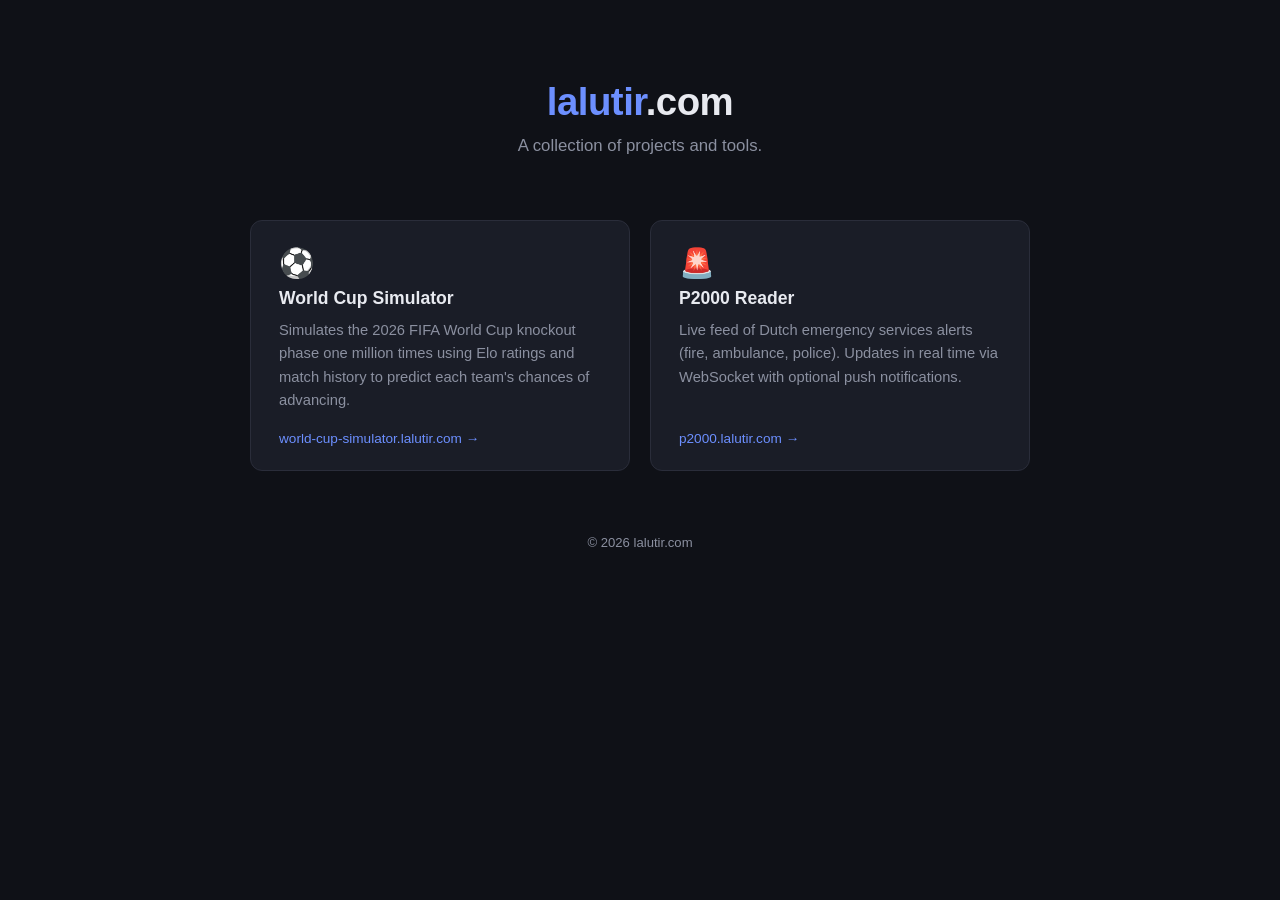
==== index.html @ df08933c "created index.html" ====
<!DOCTYPE html>
<html lang="en">
<head>
  <meta charset="UTF-8" />
  <meta name="viewport" content="width=device-width, initial-scale=1.0" />
  <title>lalutir.com</title>
  <style>
    *, *::before, *::after { box-sizing: border-box; margin: 0; padding: 0; }

    :root {
      --bg: #0f1117;
      --surface: #1a1d27;
      --border: #2a2d3a;
      --accent: #6c8fff;
      --accent-dim: #3d56cc;
      --text: #e8eaf0;
      --text-muted: #8b90a0;
      --radius: 12px;
    }

    body {
      font-family: -apple-system, BlinkMacSystemFont, "Segoe UI", Roboto, sans-serif;
      background: var(--bg);
      color: var(--text);
      min-height: 100vh;
      display: flex;
      flex-direction: column;
      align-items: center;
      padding: 80px 24px 60px;
    }

    header {
      text-align: center;
      margin-bottom: 64px;
    }

    header h1 {
      font-size: 2.4rem;
      font-weight: 700;
      letter-spacing: -0.5px;
      color: var(--text);
    }

    header h1 span {
      color: var(--accent);
    }

    header p {
      margin-top: 12px;
      color: var(--text-muted);
      font-size: 1.05rem;
    }

    .grid {
      display: grid;
      grid-template-columns: repeat(auto-fill, minmax(300px, 1fr));
      gap: 20px;
      width: 100%;
      max-width: 780px;
    }

    .card {
      background: var(--surface);
      border: 1px solid var(--border);
      border-radius: var(--radius);
      padding: 28px 28px 24px;
      display: flex;
      flex-direction: column;
      gap: 10px;
      transition: border-color 0.2s, transform 0.2s;
      text-decoration: none;
      color: inherit;
    }

    .card:hover {
      border-color: var(--accent-dim);
      transform: translateY(-3px);
    }

    .card-icon {
      font-size: 1.8rem;
      line-height: 1;
    }

    .card h2 {
      font-size: 1.1rem;
      font-weight: 600;
      color: var(--text);
    }

    .card p {
      font-size: 0.92rem;
      color: var(--text-muted);
      line-height: 1.6;
      flex: 1;
    }

    .card-link {
      margin-top: 8px;
      font-size: 0.85rem;
      color: var(--accent);
      display: flex;
      align-items: center;
      gap: 4px;
    }

    .card-link::after {
      content: "→";
      transition: transform 0.15s;
    }

    .card:hover .card-link::after {
      transform: translateX(4px);
    }

    footer {
      margin-top: 64px;
      color: var(--text-muted);
      font-size: 0.82rem;
    }

    @media (max-width: 480px) {
      header h1 { font-size: 1.9rem; }
      .grid { grid-template-columns: 1fr; }
    }
  </style>
</head>
<body>

  <header>
    <h1><span>lalutir</span>.com</h1>
    <p>A collection of projects and tools.</p>
  </header>

  <main class="grid">

    <a class="card" href="https://world-cup-simulator.lalutir.com" target="_blank" rel="noopener">
      <div class="card-icon">⚽</div>
      <h2>World Cup Simulator</h2>
      <p>Simulates the 2026 FIFA World Cup knockout phase one million times using Elo ratings and match history to predict each team's chances of advancing.</p>
      <span class="card-link">world-cup-simulator.lalutir.com</span>
    </a>

    <a class="card" href="https://p2000.lalutir.com" target="_blank" rel="noopener">
      <div class="card-icon">🚨</div>
      <h2>P2000 Reader</h2>
      <p>Live feed of Dutch emergency services alerts (fire, ambulance, police). Updates in real time via WebSocket with optional push notifications.</p>
      <span class="card-link">p2000.lalutir.com</span>
    </a>

  </main>

  <footer>
    &copy; <span id="year"></span> lalutir.com
  </footer>

  <script>
    document.getElementById("year").textContent = new Date().getFullYear();
  </script>

</body>
</html>
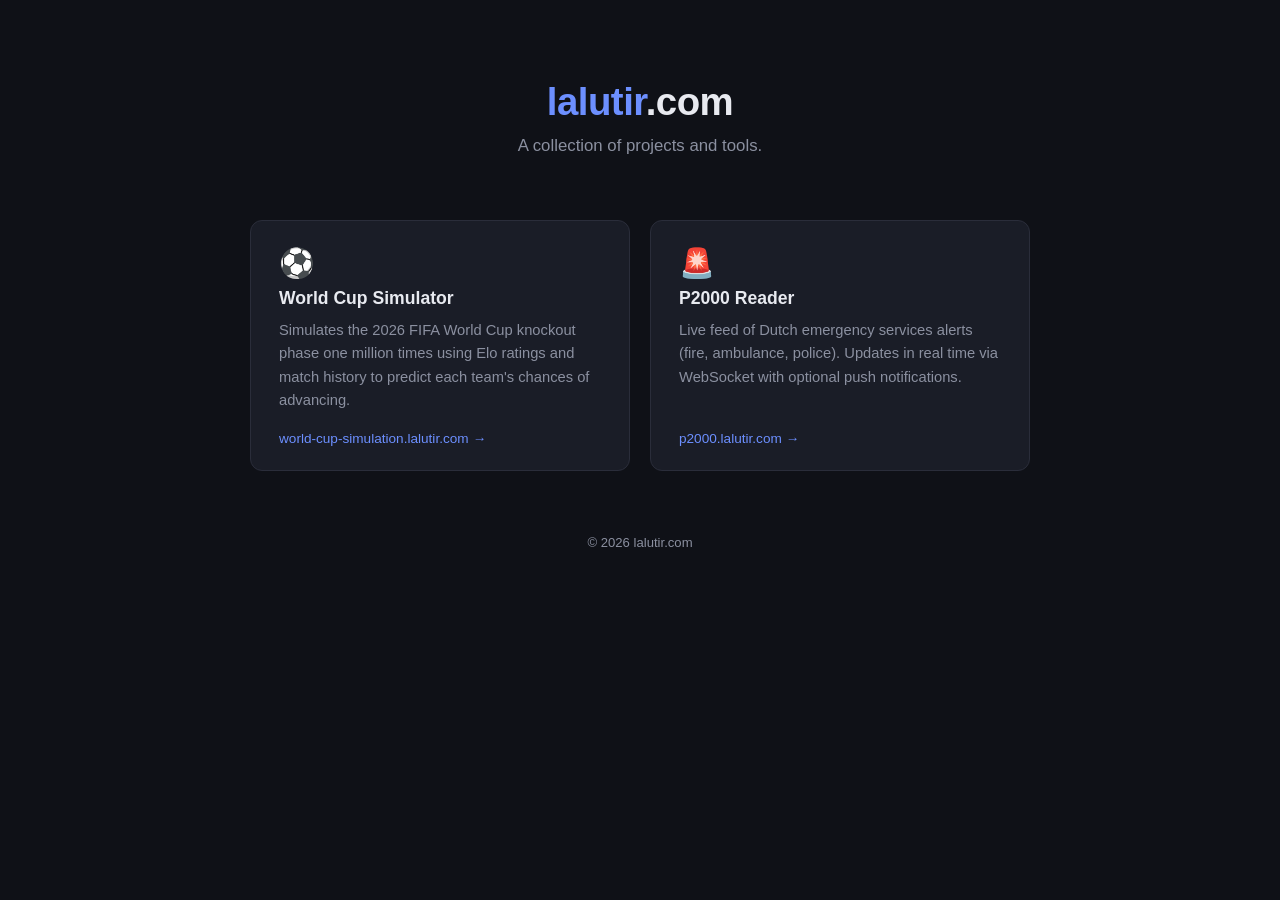
==== commit d0eccf29: "corrected links" ====
--- a/index.html
+++ b/index.html
@@ -134,11 +134,11 @@
 
   <main class="grid">
 
-    <a class="card" href="https://world-cup-simulator.lalutir.com" target="_blank" rel="noopener">
+    <a class="card" href="https://world-cup-simulation.lalutir.com" target="_blank" rel="noopener">
       <div class="card-icon">⚽</div>
       <h2>World Cup Simulator</h2>
       <p>Simulates the 2026 FIFA World Cup knockout phase one million times using Elo ratings and match history to predict each team's chances of advancing.</p>
-      <span class="card-link">world-cup-simulator.lalutir.com</span>
+      <span class="card-link">world-cup-simulation.lalutir.com</span>
     </a>
 
     <a class="card" href="https://p2000.lalutir.com" target="_blank" rel="noopener">
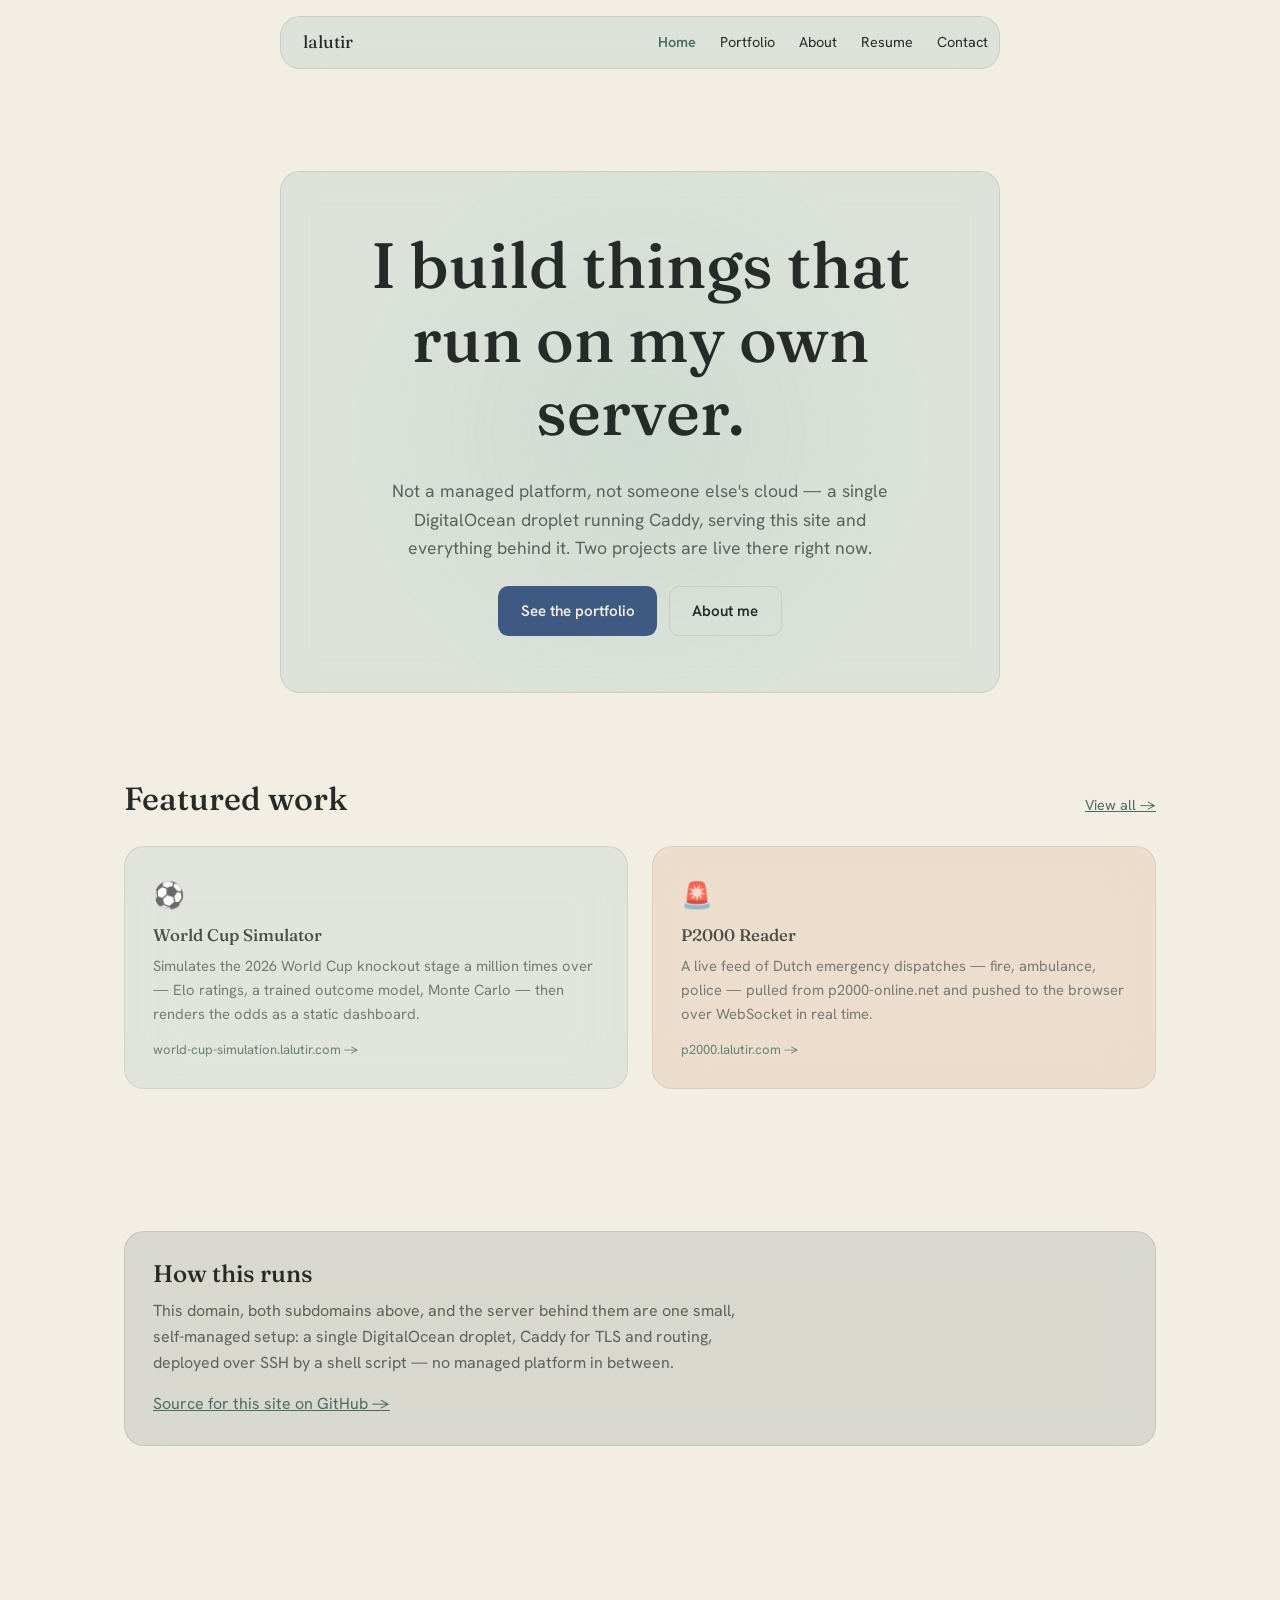
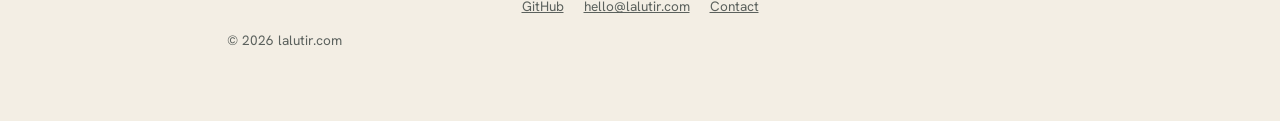
==== commit 7908f193: "Full multi-page rebuild: home, portfolio, about, resume, contact, 404 Adds the Seaglass design syste" ====
--- a/index.html
+++ b/index.html
@@ -1,162 +1,96 @@
 <!DOCTYPE html>
 <html lang="en">
 <head>
-  <meta charset="UTF-8" />
-  <meta name="viewport" content="width=device-width, initial-scale=1.0" />
-  <title>lalutir.com</title>
-  <style>
-    *, *::before, *::after { box-sizing: border-box; margin: 0; padding: 0; }
-
-    :root {
-      --bg: #0f1117;
-      --surface: #1a1d27;
-      --border: #2a2d3a;
-      --accent: #6c8fff;
-      --accent-dim: #3d56cc;
-      --text: #e8eaf0;
-      --text-muted: #8b90a0;
-      --radius: 12px;
-    }
-
-    body {
-      font-family: -apple-system, BlinkMacSystemFont, "Segoe UI", Roboto, sans-serif;
-      background: var(--bg);
-      color: var(--text);
-      min-height: 100vh;
-      display: flex;
-      flex-direction: column;
-      align-items: center;
-      padding: 80px 24px 60px;
-    }
-
-    header {
-      text-align: center;
-      margin-bottom: 64px;
-    }
-
-    header h1 {
-      font-size: 2.4rem;
-      font-weight: 700;
-      letter-spacing: -0.5px;
-      color: var(--text);
-    }
-
-    header h1 span {
-      color: var(--accent);
-    }
-
-    header p {
-      margin-top: 12px;
-      color: var(--text-muted);
-      font-size: 1.05rem;
-    }
-
-    .grid {
-      display: grid;
-      grid-template-columns: repeat(auto-fill, minmax(300px, 1fr));
-      gap: 20px;
-      width: 100%;
-      max-width: 780px;
-    }
-
-    .card {
-      background: var(--surface);
-      border: 1px solid var(--border);
-      border-radius: var(--radius);
-      padding: 28px 28px 24px;
-      display: flex;
-      flex-direction: column;
-      gap: 10px;
-      transition: border-color 0.2s, transform 0.2s;
-      text-decoration: none;
-      color: inherit;
-    }
-
-    .card:hover {
-      border-color: var(--accent-dim);
-      transform: translateY(-3px);
-    }
-
-    .card-icon {
-      font-size: 1.8rem;
-      line-height: 1;
-    }
-
-    .card h2 {
-      font-size: 1.1rem;
-      font-weight: 600;
-      color: var(--text);
-    }
-
-    .card p {
-      font-size: 0.92rem;
-      color: var(--text-muted);
-      line-height: 1.6;
-      flex: 1;
-    }
-
-    .card-link {
-      margin-top: 8px;
-      font-size: 0.85rem;
-      color: var(--accent);
-      display: flex;
-      align-items: center;
-      gap: 4px;
-    }
-
-    .card-link::after {
-      content: "→";
-      transition: transform 0.15s;
-    }
-
-    .card:hover .card-link::after {
-      transform: translateX(4px);
-    }
-
-    footer {
-      margin-top: 64px;
-      color: var(--text-muted);
-      font-size: 0.82rem;
-    }
-
-    @media (max-width: 480px) {
-      header h1 { font-size: 1.9rem; }
-      .grid { grid-template-columns: 1fr; }
-    }
-  </style>
+<meta charset="UTF-8">
+<meta name="viewport" content="width=device-width, initial-scale=1.0">
+<title>lalutir.com — personal site &amp; portfolio</title>
+<meta name="description" content="Personal site and portfolio for lalutir — self-hosted projects including a World Cup outcome simulator and a real-time Dutch emergency alerts feed.">
+<meta name="theme-color" content="#F3EEE4">
+<meta property="og:type" content="website">
+<meta property="og:title" content="lalutir.com">
+<meta property="og:description" content="Self-hosted projects, portfolio, and a bit about the person behind them.">
+<meta property="og:url" content="https://lalutir.com/">
+<meta property="og:image" content="https://lalutir.com/assets/og-image.png">
+<meta name="twitter:card" content="summary_large_image">
+<link rel="icon" href="/assets/favicon.svg" type="image/svg+xml">
+<link rel="preconnect" href="https://fonts.googleapis.com">
+<link rel="preconnect" href="https://fonts.gstatic.com" crossorigin>
+<link href="https://fonts.googleapis.com/css2?family=Fraunces:opsz,wght@9..144,300..600&family=Hanken+Grotesk:wght@400;500;600&display=swap" rel="stylesheet">
+<link rel="stylesheet" href="/assets/css/tokens.css">
+<link rel="stylesheet" href="/assets/css/site.css">
 </head>
 <body>
 
-  <header>
-    <h1><span>lalutir</span>.com</h1>
-    <p>A collection of projects and tools.</p>
-  </header>
+<a href="#main" class="skip-link">Skip to content</a>
 
-  <main class="grid">
+<nav class="site-nav glass-panel" aria-label="Primary">
+  <a class="mark" href="/">lalutir</a>
+  <button class="nav-toggle" aria-expanded="false" aria-controls="nav-links">Menu</button>
+  <ul id="nav-links">
+    <li><a href="/" aria-current="page">Home</a></li>
+    <li><a href="/portfolio/">Portfolio</a></li>
+    <li><a href="/about/">About</a></li>
+    <li><a href="/resume/">Resume</a></li>
+    <li><a href="/contact/">Contact</a></li>
+  </ul>
+</nav>
 
-    <a class="card" href="https://world-cup-simulation.lalutir.com" target="_blank" rel="noopener">
-      <div class="card-icon">⚽</div>
-      <h2>World Cup Simulator</h2>
-      <p>Simulates the 2026 FIFA World Cup knockout phase one million times using Elo ratings and match history to predict each team's chances of advancing.</p>
-      <span class="card-link">world-cup-simulation.lalutir.com</span>
-    </a>
+<main id="main">
 
-    <a class="card" href="https://p2000.lalutir.com" target="_blank" rel="noopener">
-      <div class="card-icon">🚨</div>
-      <h2>P2000 Reader</h2>
-      <p>Live feed of Dutch emergency services alerts (fire, ambulance, police). Updates in real time via WebSocket with optional push notifications.</p>
-      <span class="card-link">p2000.lalutir.com</span>
-    </a>
+  <section class="hero">
+    <div class="hero-panel glass-panel">
+      <h1>I build things that run on my own server.</h1>
+      <p class="lede">Not a managed platform, not someone else's cloud — a single DigitalOcean droplet running Caddy, serving this site and everything behind it. Two projects are live there right now.</p>
+      <div class="hero-actions">
+        <a class="btn btn-primary" href="/portfolio/">See the portfolio</a>
+        <a class="btn btn-secondary" href="/about/">About me</a>
+      </div>
+    </div>
+  </section>
 
-  </main>
+  <section class="section">
+    <div class="section-head">
+      <h2>Featured work</h2>
+      <a href="/portfolio/">View all &rarr;</a>
+    </div>
+    <div class="work-grid">
 
-  <footer>
-    &copy; <span id="year"></span> lalutir.com
-  </footer>
+      <a class="work-card glass-panel" href="https://world-cup-simulation.lalutir.com" target="_blank" rel="noopener">
+        <span class="work-icon" aria-hidden="true">&#9917;</span>
+        <h3>World Cup Simulator</h3>
+        <p>Simulates the 2026 World Cup knockout stage a million times over — Elo ratings, a trained outcome model, Monte Carlo — then renders the odds as a static dashboard.</p>
+        <span class="work-link">world-cup-simulation.lalutir.com &rarr;</span>
+      </a>
 
-  <script>
-    document.getElementById("year").textContent = new Date().getFullYear();
-  </script>
+      <a class="work-card glass-panel glass-panel--amber" href="https://p2000.lalutir.com" target="_blank" rel="noopener">
+        <span class="work-icon" aria-hidden="true">&#128680;</span>
+        <h3>P2000 Reader</h3>
+        <p>A live feed of Dutch emergency dispatches — fire, ambulance, police — pulled from p2000-online.net and pushed to the browser over WebSocket in real time.</p>
+        <span class="work-link">p2000.lalutir.com &rarr;</span>
+      </a>
 
+    </div>
+  </section>
+
+  <section class="section">
+    <div class="infra-note glass-panel glass-panel--kelp">
+      <h2>How this runs</h2>
+      <p>This domain, both subdomains above, and the server behind them are one small, self-managed setup: a single DigitalOcean droplet, Caddy for TLS and routing, deployed over SSH by a shell script — no managed platform in between.</p>
+      <p><a href="https://github.com/lalutir/lalutir.com" target="_blank" rel="noopener">Source for this site on GitHub &rarr;</a></p>
+    </div>
+  </section>
+
+</main>
+
+<footer class="site-footer">
+  <div class="footer-links">
+    <a href="https://github.com/lalutir" target="_blank" rel="noopener">GitHub</a>
+    <a href="mailto:hello@lalutir.com">hello@lalutir.com</a>
+    <a href="/contact/">Contact</a>
+  </div>
+  <p>&copy; <span id="year"></span> lalutir.com</p>
+</footer>
+
+<script src="/assets/js/site.js"></script>
 </body>
 </html>
--- a/assets/css/tokens.css
+++ b/assets/css/tokens.css
@@ -0,0 +1,83 @@
+/* ==========================================================================
+   Seaglass — Design Tokens
+   Tumbled, tinted, translucent. Portable — do not edit for this site's
+   specific needs; put site-specific rules in site.css instead.
+   See /CLAUDE.md for the rules behind these values.
+   ========================================================================== */
+
+:root {
+  /* Color — tumbled sea-glass palette */
+  --sand:          #F3EEE4;  /* base background — warm, never pure white */
+  --sand-solid:    #EFEADF;  /* opaque fallback for prefers-reduced-transparency */
+  --seafoam:       #B9CFC7;  /* primary — the common sea-glass green */
+  --seafoam-deep:  #8AA89D;
+  --kelp:          #4B6B62;  /* secondary — deep green, text-safe accents */
+  --amber-glass:   #C98A55;  /* warm accent — tumbled bottle glass */
+  --cobalt-rare:   #3E5A82;  /* THE one saturated accent — once per screen, max */
+  --ink:           #262A28;  /* text — near-black, never pure #000 */
+  --ink-soft:      #5B615D;  /* secondary / muted text */
+
+  /* Glass surfaces */
+  --glass-tint-seafoam: rgba(185, 207, 199, .38);
+  --glass-tint-amber:   rgba(201, 138, 85, .20);
+  --glass-tint-kelp:    rgba(75, 107, 98, .16);
+  --glass-border:       rgba(38, 42, 40, .10);
+  --glass-blur:         18px;
+  --glass-blur-deep:    30px;
+
+  /* Type */
+  --font-display: 'Fraunces', Georgia, serif;
+  --font-body:    'Hanken Grotesk', -apple-system, BlinkMacSystemFont, sans-serif;
+  --size-display: clamp(2.25rem, 5vw, 4.25rem);
+  --size-h2:      clamp(1.4rem, 2.6vw, 2rem);
+  --size-body:    1rem;
+
+  /* Layout & motion */
+  --radius-panel:   1.25rem;
+  --radius-control: 0.65rem;
+  --space-section:  clamp(4rem, 8vw, 7rem);
+  --space-unit:     8px;
+  --motion-shift:   0.4s ease;
+  --max-width:      1080px;
+}
+
+/* Display text: force the low-opsz cut of Fraunces so it stays soft even
+   at large sizes — left on auto it snaps to a tighter, higher-contrast
+   cut at big sizes, which fights the whole point. */
+.font-display {
+  font-family: var(--font-display);
+  font-optical-sizing: none;
+  font-variation-settings: 'opsz' 12;
+}
+
+/* Reusable glass-panel base — extend with modifiers, don't fight it with
+   competing background/blur declarations in component files. */
+.glass-panel {
+  background: var(--glass-tint-seafoam);
+  backdrop-filter: blur(var(--glass-blur));
+  -webkit-backdrop-filter: blur(var(--glass-blur));
+  border: 1px solid var(--glass-border);
+  border-radius: var(--radius-panel);
+  transition: backdrop-filter var(--motion-shift), background var(--motion-shift), opacity var(--motion-shift);
+}
+
+.glass-panel--amber { background: var(--glass-tint-amber); }
+.glass-panel--kelp  { background: var(--glass-tint-kelp); }
+.glass-panel--deep  {
+  backdrop-filter: blur(var(--glass-blur-deep));
+  -webkit-backdrop-filter: blur(var(--glass-blur-deep));
+}
+
+@media (prefers-reduced-transparency: reduce) {
+  .glass-panel,
+  .glass-panel--amber,
+  .glass-panel--kelp {
+    background: var(--sand-solid);
+    backdrop-filter: none;
+    -webkit-backdrop-filter: none;
+  }
+}
+
+@media (prefers-reduced-motion: reduce) {
+  .glass-panel { transition: none; }
+}
--- a/assets/css/site.css
+++ b/assets/css/site.css
@@ -0,0 +1,337 @@
+/* ==========================================================================
+   lalutir.com — site.css
+   Implementation layer. tokens.css defines the palette/type/glass system;
+   this file is everything specific to this site's pages. Never redeclare
+   a color or spacing value here — reference the token.
+   ========================================================================== */
+
+* { box-sizing: border-box; }
+
+html { scroll-behavior: smooth; }
+
+body {
+  margin: 0;
+  background: var(--sand);
+  color: var(--ink);
+  font-family: var(--font-body);
+  line-height: 1.6;
+  -webkit-font-smoothing: antialiased;
+}
+
+h1, h2, h3 {
+  font-family: var(--font-display);
+  font-optical-sizing: none;
+  font-variation-settings: 'opsz' 12;
+  font-weight: 500;
+  line-height: 1.15;
+  margin: 0 0 0.45em;
+}
+
+p { margin: 0 0 1em; color: var(--ink-soft); max-width: 65ch; }
+a { color: var(--kelp); }
+a:hover { color: var(--ink); }
+
+:focus-visible {
+  outline: 2px solid var(--cobalt-rare);
+  outline-offset: 3px;
+  border-radius: 4px;
+}
+
+.wrap {
+  max-width: var(--max-width);
+  margin: 0 auto;
+  padding: 0 1.5rem;
+}
+
+img, svg { max-width: 100%; display: block; }
+
+/* ---- Skip link (a11y — appears on keyboard focus only) ---- */
+.skip-link {
+  position: absolute;
+  left: -999px;
+  top: auto;
+  background: var(--ink);
+  color: var(--sand);
+  padding: 0.75rem 1.25rem;
+  border-radius: var(--radius-control);
+  z-index: 100;
+}
+.skip-link:focus {
+  left: 1rem;
+  top: 1rem;
+}
+
+/* ---- Nav ---- */
+.site-nav {
+  position: sticky;
+  top: 1rem;
+  z-index: 20;
+  margin: 1rem auto 0;
+  max-width: 720px;
+  display: flex;
+  justify-content: space-between;
+  align-items: center;
+  padding: 0.7rem 0.7rem 0.7rem 1.35rem;
+}
+.site-nav .mark {
+  font-family: var(--font-display);
+  font-optical-sizing: none;
+  font-variation-settings: 'opsz' 12;
+  font-size: 1.1rem;
+  color: var(--ink);
+  text-decoration: none;
+}
+.nav-toggle {
+  display: none;
+  background: none;
+  border: none;
+  font: inherit;
+  font-size: 0.85rem;
+  font-weight: 600;
+  color: var(--ink);
+  cursor: pointer;
+  padding: 0.5rem 0.85rem;
+}
+.site-nav ul {
+  list-style: none;
+  display: flex;
+  gap: 1.5rem;
+  margin: 0;
+  padding: 0;
+  font-size: 0.9rem;
+}
+.site-nav a { color: var(--ink); text-decoration: none; }
+.site-nav a:hover,
+.site-nav a[aria-current="page"] { color: var(--kelp); }
+.site-nav a[aria-current="page"] { font-weight: 600; }
+
+@media (max-width: 620px) {
+  .nav-toggle { display: block; }
+  .site-nav ul {
+    position: absolute;
+    top: calc(100% + 0.5rem);
+    left: 0;
+    right: 0;
+    flex-direction: column;
+    gap: 0;
+    background: var(--sand-solid);
+    border: 1px solid var(--glass-border);
+    border-radius: var(--radius-panel);
+    padding: 0.5rem;
+    display: none;
+  }
+  .site-nav ul.is-open { display: flex; }
+  .site-nav li { border-bottom: 1px solid var(--glass-border); }
+  .site-nav li:last-child { border-bottom: none; }
+  .site-nav a { display: block; padding: 0.75rem 1rem; }
+}
+
+/* ---- Footer ---- */
+.site-footer {
+  text-align: center;
+  padding: 3rem 1.5rem 3.5rem;
+  font-size: 0.85rem;
+  color: var(--ink-soft);
+}
+.site-footer .footer-links {
+  display: flex;
+  justify-content: center;
+  gap: 1.25rem;
+  margin-bottom: 0.75rem;
+  flex-wrap: wrap;
+}
+.site-footer a { color: var(--ink-soft); }
+.site-footer a:hover { color: var(--kelp); }
+
+/* ---- Page header (Portfolio / About / Resume / Contact) ---- */
+.page-header {
+  padding: clamp(3rem, 7vw, 5rem) 1.5rem 1rem;
+  max-width: var(--max-width);
+  margin: 0 auto;
+}
+.eyebrow {
+  display: inline-block;
+  font-size: 0.8rem;
+  font-weight: 600;
+  letter-spacing: 0.06em;
+  text-transform: uppercase;
+  color: var(--kelp);
+  margin-bottom: 0.75rem;
+}
+.page-header h1 { font-size: var(--size-display); }
+.page-header .intro { font-size: 1.05rem; max-width: 60ch; }
+
+/* ---- Buttons ---- */
+.btn {
+  display: inline-flex;
+  align-items: center;
+  gap: 0.4rem;
+  padding: 0.75rem 1.4rem;
+  border-radius: var(--radius-control);
+  font-size: 0.95rem;
+  font-weight: 600;
+  text-decoration: none;
+  border: none;
+  cursor: pointer;
+  transition: transform var(--motion-shift);
+}
+.btn:hover { transform: translateY(-2px); }
+.btn-primary { background: var(--cobalt-rare); color: var(--sand); }
+.btn-secondary {
+  background: transparent;
+  color: var(--ink);
+  border: 1px solid var(--glass-border);
+}
+
+/* ==========================================================================
+   Home
+   ========================================================================== */
+.hero { padding: var(--space-section) 1.5rem 3rem; display: flex; justify-content: center; }
+.hero-panel {
+  --mx: 0;
+  --my: 0;
+  max-width: 720px;
+  padding: clamp(2rem, 5vw, 3.5rem);
+  text-align: center;
+  background:
+    radial-gradient(circle at calc(50% + var(--mx) * 8%) calc(50% + var(--my) * 8%), var(--glass-tint-seafoam), transparent 70%),
+    var(--glass-tint-seafoam);
+}
+.hero-panel .eyebrow { display: block; margin-bottom: 1rem; }
+.hero-panel h1 { font-size: var(--size-display); }
+.hero-panel .lede { font-size: 1.1rem; max-width: 50ch; margin-inline: auto; }
+.hero-actions { display: flex; gap: 0.75rem; justify-content: center; margin-top: 1.5rem; flex-wrap: wrap; }
+
+.section { padding: 2.5rem 1.5rem var(--space-section); max-width: var(--max-width); margin: 0 auto; }
+.section-head { display: flex; justify-content: space-between; align-items: baseline; gap: 1rem; margin-bottom: 1.75rem; flex-wrap: wrap; }
+.section-head h2 { font-size: var(--size-h2); margin: 0; }
+.section-head a { font-size: 0.9rem; white-space: nowrap; }
+
+.work-grid {
+  display: grid;
+  grid-template-columns: repeat(auto-fit, minmax(280px, 1fr));
+  gap: 1.5rem;
+}
+.work-card {
+  padding: 1.75rem;
+  display: flex;
+  flex-direction: column;
+  gap: 0.6rem;
+  text-decoration: none;
+  color: inherit;
+  opacity: 0.82;
+  backdrop-filter: blur(calc(var(--glass-blur) + 6px));
+  -webkit-backdrop-filter: blur(calc(var(--glass-blur) + 6px));
+}
+.work-card:hover,
+.work-card.is-focused {
+  opacity: 1;
+  backdrop-filter: blur(var(--glass-blur));
+  -webkit-backdrop-filter: blur(var(--glass-blur));
+}
+.work-card .work-icon { font-size: 1.6rem; }
+.work-card h3 { font-size: 1.05rem; margin-bottom: 0; }
+.work-card p { font-size: 0.92rem; margin-bottom: 0.25rem; }
+.work-card .work-link { font-size: 0.82rem; color: var(--kelp); }
+
+.infra-note { padding: 1.75rem; }
+.infra-note p:last-child { margin-bottom: 0; }
+
+/* ==========================================================================
+   Portfolio
+   ========================================================================== */
+.project {
+  padding: clamp(1.75rem, 4vw, 2.75rem);
+  margin-bottom: 1.75rem;
+  display: grid;
+  grid-template-columns: auto 1fr;
+  gap: 1.5rem;
+  opacity: 0.85;
+  backdrop-filter: blur(calc(var(--glass-blur) + 6px));
+  -webkit-backdrop-filter: blur(calc(var(--glass-blur) + 6px));
+}
+.project.is-focused {
+  opacity: 1;
+  backdrop-filter: blur(var(--glass-blur));
+  -webkit-backdrop-filter: blur(var(--glass-blur));
+}
+.project-icon {
+  font-size: 2.2rem;
+  width: 3rem;
+  height: 3rem;
+  display: flex;
+  align-items: center;
+  justify-content: center;
+}
+.project h2 { font-size: var(--size-h2); }
+.tag-list { display: flex; flex-wrap: wrap; gap: 0.5rem; margin: 0.75rem 0 1.25rem; }
+.tag {
+  font-size: 0.78rem;
+  font-weight: 600;
+  padding: 0.3rem 0.7rem;
+  border-radius: 999px;
+  background: var(--sand-solid);
+  border: 1px solid var(--glass-border);
+  color: var(--ink-soft);
+}
+.project-links { display: flex; gap: 0.75rem; flex-wrap: wrap; }
+
+@media (max-width: 560px) {
+  .project { grid-template-columns: 1fr; }
+}
+
+.more-projects {
+  padding: 2rem;
+  text-align: center;
+}
+
+/* ==========================================================================
+   Resume
+   ========================================================================== */
+.resume-block { margin-bottom: 2.5rem; }
+.resume-block h2 { font-size: var(--size-h2); margin-bottom: 1.25rem; }
+.entry { padding: 1.5rem 1.75rem; margin-bottom: 1rem; }
+.entry-head { display: flex; justify-content: space-between; gap: 1rem; flex-wrap: wrap; align-items: baseline; }
+.entry-head h3 { font-size: 1.05rem; margin-bottom: 0; }
+.entry-when { font-size: 0.85rem; color: var(--ink-soft); white-space: nowrap; }
+.entry p { margin-top: 0.5rem; margin-bottom: 0; font-size: 0.95rem; }
+.skills-panel { padding: 1.75rem; }
+.skills-groups { display: grid; grid-template-columns: repeat(auto-fit, minmax(200px, 1fr)); gap: 1.25rem; }
+.skills-group h3 { font-size: 0.85rem; text-transform: uppercase; letter-spacing: 0.05em; color: var(--kelp); margin-bottom: 0.6rem; }
+.skills-group ul { list-style: none; margin: 0; padding: 0; font-size: 0.92rem; }
+.skills-group li { margin-bottom: 0.3rem; }
+.placeholder-note {
+  font-size: 0.85rem;
+  font-style: italic;
+  color: var(--amber-glass);
+  border-left: 2px solid var(--amber-glass);
+  padding-left: 0.75rem;
+  margin: 0.75rem 0 0;
+}
+
+/* ==========================================================================
+   Contact
+   ========================================================================== */
+.contact-list { list-style: none; margin: 1.5rem 0 0; padding: 0; display: grid; gap: 1rem; max-width: 480px; }
+.contact-list a {
+  display: flex;
+  align-items: center;
+  gap: 0.9rem;
+  padding: 1.1rem 1.4rem;
+  text-decoration: none;
+  color: var(--ink);
+}
+.contact-list .contact-icon { font-size: 1.3rem; }
+.contact-list .contact-detail { font-size: 0.85rem; color: var(--ink-soft); display: block; }
+
+/* ==========================================================================
+   404
+   ========================================================================== */
+.not-found {
+  min-height: 70vh;
+  display: flex;
+  align-items: center;
+  justify-content: center;
+  padding: 2rem 1.5rem;
+}
+.not-found .glass-panel { text-align: center; padding: clamp(2rem, 5vw, 3rem); max-width: 480px; }
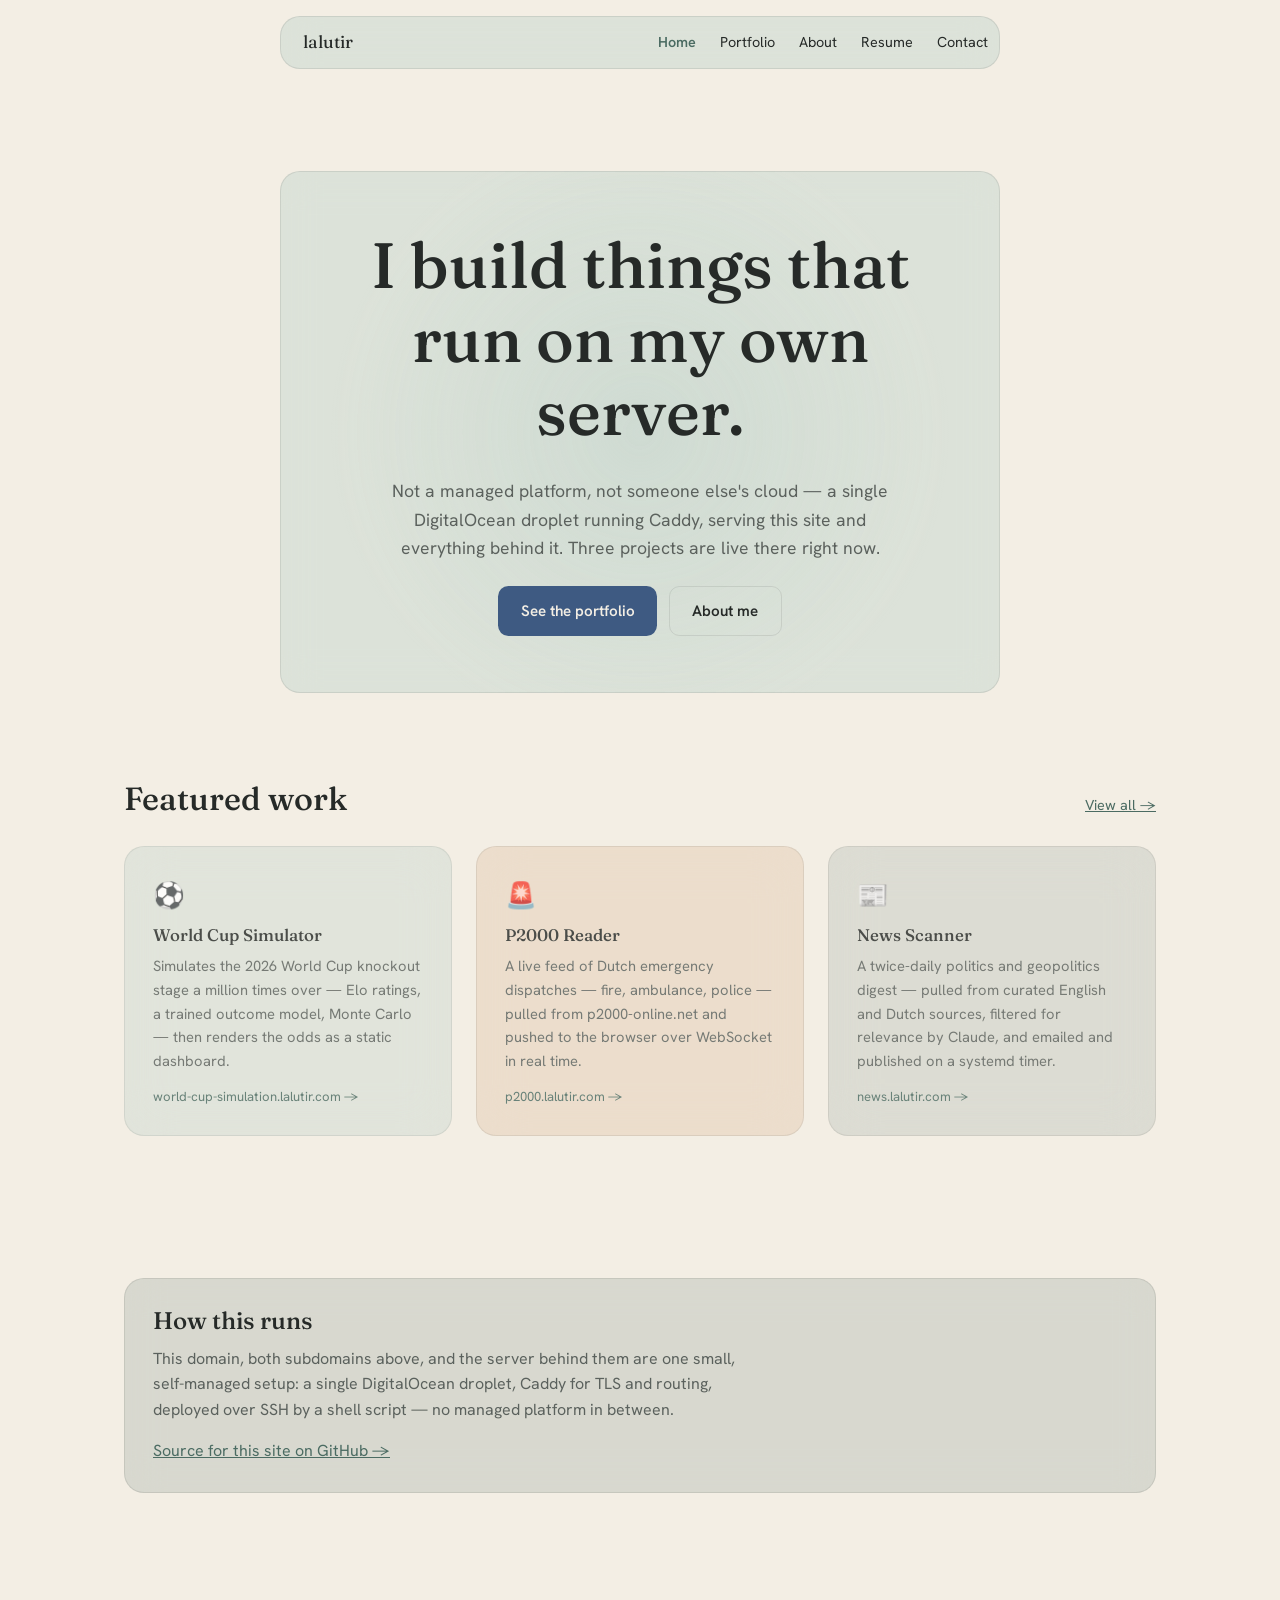
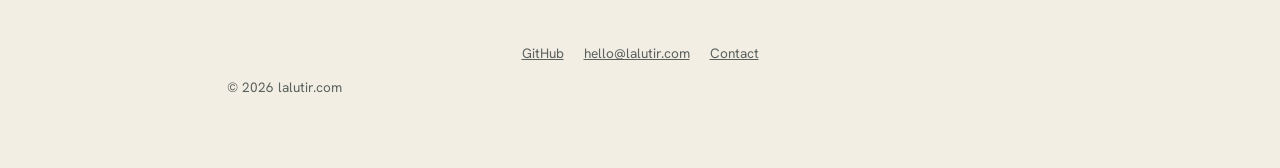
==== commit eaff78b3: "feat: add News Scanner to featured work on home page news.lalutir.com is live; add its work-card alo" ====
--- a/index.html
+++ b/index.html
@@ -4,7 +4,7 @@
 <meta charset="UTF-8">
 <meta name="viewport" content="width=device-width, initial-scale=1.0">
 <title>lalutir.com — personal site &amp; portfolio</title>
-<meta name="description" content="Personal site and portfolio for lalutir — self-hosted projects including a World Cup outcome simulator and a real-time Dutch emergency alerts feed.">
+<meta name="description" content="Personal site and portfolio for lalutir — self-hosted projects including a World Cup outcome simulator, a real-time Dutch emergency alerts feed, and a twice-daily politics news digest.">
 <meta name="theme-color" content="#F3EEE4">
 <meta property="og:type" content="website">
 <meta property="og:title" content="lalutir.com">
@@ -40,7 +40,7 @@
   <section class="hero">
     <div class="hero-panel glass-panel">
       <h1>I build things that run on my own server.</h1>
-      <p class="lede">Not a managed platform, not someone else's cloud — a single DigitalOcean droplet running Caddy, serving this site and everything behind it. Two projects are live there right now.</p>
+      <p class="lede">Not a managed platform, not someone else's cloud — a single DigitalOcean droplet running Caddy, serving this site and everything behind it. Three projects are live there right now.</p>
       <div class="hero-actions">
         <a class="btn btn-primary" href="/portfolio/">See the portfolio</a>
         <a class="btn btn-secondary" href="/about/">About me</a>
@@ -69,6 +69,13 @@
         <span class="work-link">p2000.lalutir.com &rarr;</span>
       </a>
 
+      <a class="work-card glass-panel glass-panel--kelp" href="https://news.lalutir.com" target="_blank" rel="noopener">
+        <span class="work-icon" aria-hidden="true">&#128240;</span>
+        <h3>News Scanner</h3>
+        <p>A twice-daily politics and geopolitics digest — pulled from curated English and Dutch sources, filtered for relevance by Claude, and emailed and published on a systemd timer.</p>
+        <span class="work-link">news.lalutir.com &rarr;</span>
+      </a>
+
     </div>
   </section>
 
